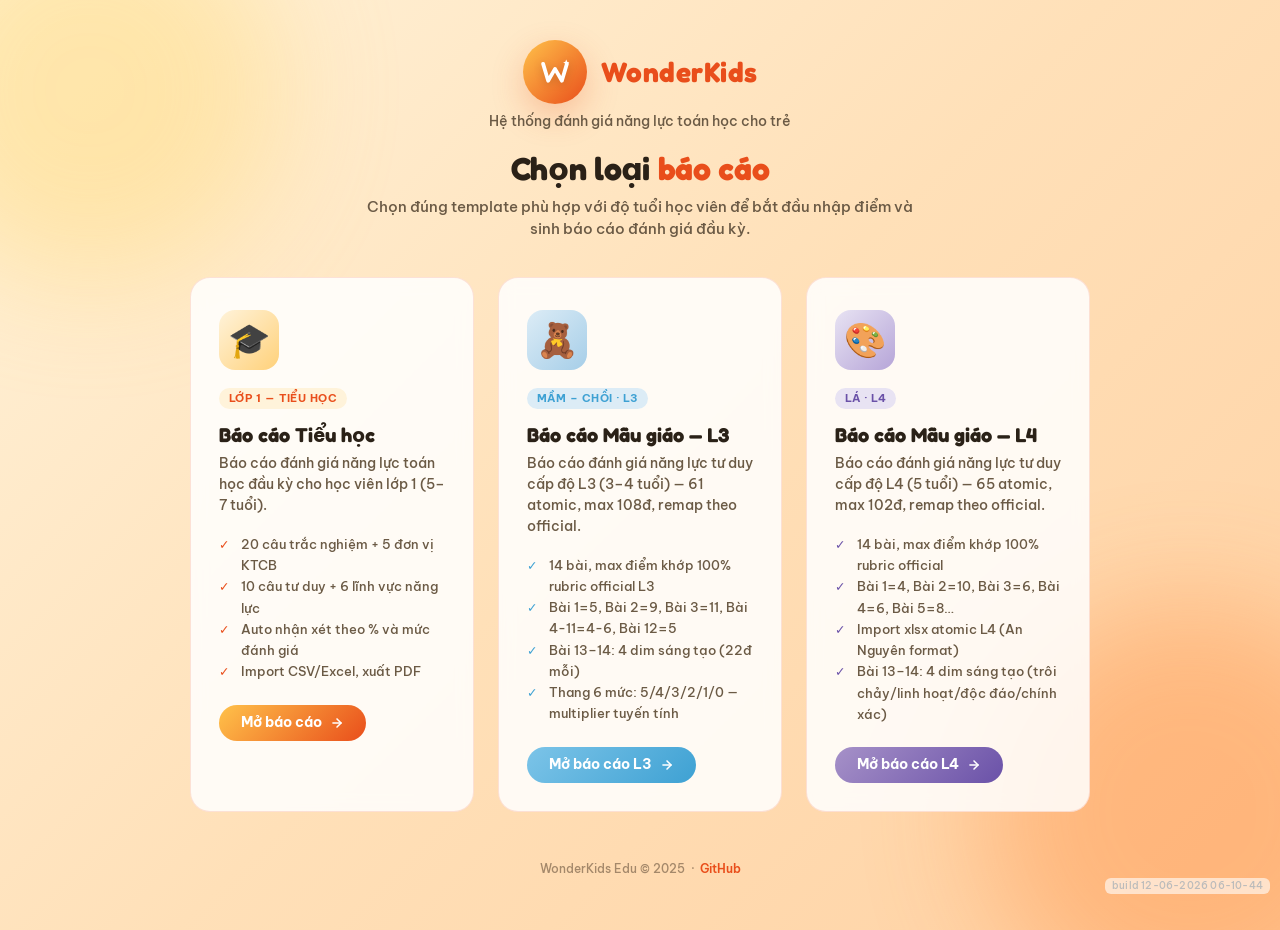
==== index.html @ a1fc6bc2 "feat: bo sung favicon + apple-touch-icon + theme-color cho moi trang Truoc: - index.html, tieu-hoc.h" ====
<!DOCTYPE html>
<html lang="vi">
<head>
<meta charset="UTF-8">
<meta name="viewport" content="width=device-width, initial-scale=1">
<meta http-equiv="Cache-Control" content="no-cache, no-store, must-revalidate, max-age=0">
<meta http-equiv="Pragma" content="no-cache">
<meta http-equiv="Expires" content="0">
<!-- AUTO CACHE-BUST: lần đầu mỗi session, force fetch HTML mới (chống edge cache) -->
<script>
(function autoCacheBust(){
  try{
    if(location.protocol !== 'http:' && location.protocol !== 'https:') return;
    if(/^(localhost|127\.0\.0\.1|0\.0\.0\.0|\[::1\])$/i.test(location.hostname)) return;
    var SK = 'wk-fresh-session-idx';
    if(sessionStorage.getItem(SK)) return;
    sessionStorage.setItem(SK, '1');
    var u = new URL(location.href);
    if(!u.searchParams.get('_v')){
      u.searchParams.set('_v', Date.now());
      location.replace(u.toString());
    }
  }catch(_){}
})();
</script>
<title>WonderKids — Chọn loại báo cáo</title>
<link rel="icon" type="image/svg+xml" href="data:image/svg+xml;utf8,<svg xmlns='http://www.w3.org/2000/svg' viewBox='0 0 64 64'><defs><linearGradient id='g' x1='0' y1='0' x2='0' y2='1'><stop offset='0' stop-color='%23ffc24a'/><stop offset='1' stop-color='%23e94e1b'/></linearGradient></defs><circle cx='32' cy='32' r='30' fill='url(%23g)'/><path d='M13 19 L21 46 L32 27 L43 46 L51 19' stroke='%23fff' stroke-width='6' fill='none' stroke-linecap='round' stroke-linejoin='round'/><path d='M50 12 L51.5 15.5 L55 17 L51.5 18.5 L50 22 L48.5 18.5 L45 17 L48.5 15.5 Z' fill='%23fff'/></svg>">
<link rel="apple-touch-icon" href="data:image/svg+xml;utf8,<svg xmlns='http://www.w3.org/2000/svg' viewBox='0 0 64 64'><defs><linearGradient id='g' x1='0' y1='0' x2='0' y2='1'><stop offset='0' stop-color='%23ffc24a'/><stop offset='1' stop-color='%23e94e1b'/></linearGradient></defs><rect width='64' height='64' rx='14' fill='url(%23g)'/><path d='M13 19 L21 46 L32 27 L43 46 L51 19' stroke='%23fff' stroke-width='6' fill='none' stroke-linecap='round' stroke-linejoin='round'/><path d='M50 12 L51.5 15.5 L55 17 L51.5 18.5 L50 22 L48.5 18.5 L45 17 L48.5 15.5 Z' fill='%23fff'/></svg>">
<meta name="theme-color" content="#e94e1b">
<meta name="description" content="WonderKids Edu — Chọn loại báo cáo đánh giá năng lực tư duy: Tiểu học, Mẫu giáo L3, Mẫu giáo L4.">
<link rel="preconnect" href="https://fonts.googleapis.com">
<link rel="preconnect" href="https://fonts.gstatic.com" crossorigin>
<link href="https://fonts.googleapis.com/css2?family=Be+Vietnam+Pro:wght@400;500;600;700;800;900&family=Fredoka:wght@500;600;700;800&display=swap" rel="stylesheet">
<style>
  :root{
    --c-primary:#f3811f;
    --c-primary-2:#e94e1b;
    --c-yellow:#f5b223;
    --c-cream:#fff8ec;
    --c-cream-2:#fff3e0;
    --c-ink:#2a2117;
    --c-ink-soft:#6b5a45;
    --c-muted:#a4886a;
    --font-body:'Be Vietnam Pro',system-ui,sans-serif;
    --font-display:'Fredoka','Be Vietnam Pro',system-ui,sans-serif;
  }
  *{box-sizing:border-box}
  html,body{margin:0;padding:0;font-family:var(--font-body);color:var(--c-ink);
    -webkit-font-smoothing:antialiased;text-rendering:optimizeLegibility}
  body{
    min-height:100vh;
    background:linear-gradient(135deg,#fff3da 0%,#ffe0b8 50%,#ffd1a3 100%);
    display:flex;flex-direction:column;align-items:center;justify-content:center;
    padding:40px 20px;position:relative;overflow-x:hidden;
  }
  body::before, body::after{
    content:'';position:fixed;border-radius:50%;
    filter:blur(60px);opacity:.4;z-index:0;pointer-events:none;
  }
  body::before{width:380px;height:380px;background:#ffd66b;top:-100px;left:-100px}
  body::after{width:420px;height:420px;background:#ff8b3d;bottom:-120px;right:-120px}
  .container{position:relative;z-index:1;width:100%;max-width:900px;text-align:center}
  .logo-wrap{display:inline-flex;align-items:center;gap:14px;margin-bottom:8px}
  .logo{
    width:64px;height:64px;border-radius:50%;
    background:linear-gradient(135deg,#ffc24a,#e94e1b);
    display:flex;align-items:center;justify-content:center;
    box-shadow:0 12px 32px rgba(233,78,27,.25);
  }
  .logo svg{filter:drop-shadow(0 2px 4px rgba(0,0,0,.15))}
  .brand{font:800 28px/1 var(--font-display);color:var(--c-primary-2);letter-spacing:.5px}
  .tagline{margin:0 0 8px;font:500 14px/1.4 var(--font-body);color:var(--c-ink-soft)}
  h1{margin:18px 0 8px;font:800 32px/1.2 var(--font-display);color:var(--c-ink);letter-spacing:-.3px}
  h1 span{color:var(--c-primary-2)}
  p.lead{margin:0 auto 36px;font:500 15px/1.5 var(--font-body);color:var(--c-ink-soft);max-width:560px}
  .cards{
    display:grid;grid-template-columns:repeat(auto-fit,minmax(280px,1fr));
    gap:24px;margin-top:20px;
  }
  .card{
    display:block;text-decoration:none;color:inherit;
    background:rgba(255,255,255,.85);backdrop-filter:blur(8px);
    border:1.5px solid rgba(233,78,27,.15);border-radius:20px;
    padding:32px 28px 28px;text-align:left;
    transition:transform .25s ease, box-shadow .25s ease, border-color .25s ease, background .25s ease;
    position:relative;overflow:hidden;
  }
  .card:hover{
    transform:translateY(-6px);
    box-shadow:0 18px 40px rgba(233,78,27,.16);
    border-color:rgba(233,78,27,.45);
    background:#fff;
  }
  .card .icon{
    width:60px;height:60px;border-radius:16px;
    display:flex;align-items:center;justify-content:center;
    margin-bottom:16px;font-size:34px;line-height:1;
  }
  .card.tieu-hoc .icon{background:linear-gradient(135deg,#fff3da,#ffd17a)}
  .card.mau-giao .icon{background:linear-gradient(135deg,#dcecf6,#a6cee8)}
  .card.mau-giao-l4 .icon{background:linear-gradient(135deg,#e8e3f3,#b6a5d8)}
  .card h2{margin:0 0 6px;font:800 20px/1.2 var(--font-display);color:var(--c-ink)}
  .card .age{
    display:inline-block;font:700 11px/1 var(--font-body);
    color:var(--c-primary-2);background:#fff3da;
    padding:5px 10px;border-radius:99px;letter-spacing:.04em;
    text-transform:uppercase;margin-bottom:14px;
  }
  .card.mau-giao .age{color:#3ea1d3;background:#dcecf6}
  .card.mau-giao-l4 .age{color:#6a51a8;background:#e8e3f3}
  .card p{margin:0 0 18px;font:500 13.5px/1.55 var(--font-body);color:var(--c-ink-soft)}
  .card ul{margin:0 0 22px;padding:0;list-style:none;font:500 12.5px/1.7 var(--font-body);color:var(--c-ink-soft)}
  .card ul li{padding-left:22px;position:relative}
  .card ul li::before{content:'✓';position:absolute;left:0;top:0;color:var(--c-primary-2);font-weight:800}
  .card.mau-giao ul li::before{color:#3ea1d3}
  .card.mau-giao-l4 ul li::before{color:#6a51a8}
  .card .btn{
    display:inline-flex;align-items:center;gap:8px;
    background:linear-gradient(135deg,#ffc24a,#e94e1b);color:#fff;
    padding:11px 22px;border-radius:99px;
    font:700 13.5px/1 var(--font-body);
    transition:transform .15s ease, box-shadow .15s ease;
  }
  .card.mau-giao .btn{background:linear-gradient(135deg,#7cc4e8,#3ea1d3)}
  .card.mau-giao-l4 .btn{background:linear-gradient(135deg,#a691c8,#6a51a8)}
  .card:hover .btn{transform:translateX(3px);box-shadow:0 6px 14px rgba(233,78,27,.25)}
  .card.mau-giao:hover .btn{box-shadow:0 6px 14px rgba(62,161,211,.3)}
  .card.mau-giao-l4:hover .btn{box-shadow:0 6px 14px rgba(106,81,168,.3)}
  .footer-note{margin-top:48px;font:500 12px/1.5 var(--font-body);color:var(--c-muted);text-align:center}
  .footer-note a{color:var(--c-primary-2);text-decoration:none;font-weight:600}
  .footer-note a:hover{text-decoration:underline}
  #build-info{
    position:fixed;bottom:6px;right:10px;z-index:50;
    font:500 10px/1 var(--font-body);color:#bbb;
    background:rgba(255,255,255,.6);padding:3px 7px;border-radius:6px;
    pointer-events:none;user-select:text;letter-spacing:.02em;
  }
  @media (max-width:600px){
    h1{font-size:24px}
    .brand{font-size:22px}
    .logo{width:52px;height:52px}
    .card{padding:24px 22px 22px}
  }
</style>
</head>
<body>
  <div class="container">
    <div class="logo-wrap">
      <div class="logo">
        <svg width="40" height="40" viewBox="0 0 64 64" fill="none">
          <path d="M13 19 L21 46 L32 27 L43 46 L51 19" stroke="#fff" stroke-width="6" fill="none" stroke-linecap="round" stroke-linejoin="round"/>
          <path d="M50 12 L51.5 15.5 L55 17 L51.5 18.5 L50 22 L48.5 18.5 L45 17 L48.5 15.5 Z" fill="#fff"/>
        </svg>
      </div>
      <div class="brand">WonderKids</div>
    </div>
    <p class="tagline">Hệ thống đánh giá năng lực toán học cho trẻ</p>
    <h1>Chọn loại <span>báo cáo</span></h1>
    <p class="lead">Chọn đúng template phù hợp với độ tuổi học viên để bắt đầu nhập điểm và sinh báo cáo đánh giá đầu kỳ.</p>

    <div class="cards">
      <a href="tieu-hoc.html" class="card tieu-hoc">
        <div class="icon">🎓</div>
        <span class="age">Lớp 1 — Tiểu học</span>
        <h2>Báo cáo Tiểu học</h2>
        <p>Báo cáo đánh giá năng lực toán học đầu kỳ cho học viên lớp 1 (5–7 tuổi).</p>
        <ul>
          <li>20 câu trắc nghiệm + 5 đơn vị KTCB</li>
          <li>10 câu tư duy + 6 lĩnh vực năng lực</li>
          <li>Auto nhận xét theo % và mức đánh giá</li>
          <li>Import CSV/Excel, xuất PDF</li>
        </ul>
        <span class="btn">Mở báo cáo
          <svg width="14" height="14" viewBox="0 0 24 24" fill="none" stroke="currentColor" stroke-width="2.6" stroke-linecap="round" stroke-linejoin="round"><line x1="5" y1="12" x2="19" y2="12"/><polyline points="12 5 19 12 12 19"/></svg>
        </span>
      </a>

      <a href="mau-giao.html" class="card mau-giao">
        <div class="icon">🧸</div>
        <span class="age">Mầm – Chồi · L3</span>
        <h2>Báo cáo Mẫu giáo — L3</h2>
        <p>Báo cáo đánh giá năng lực tư duy cấp độ L3 (3–4 tuổi) — 61 atomic, max 108đ, remap theo official.</p>
        <ul>
          <li>14 bài, max điểm khớp 100% rubric official L3</li>
          <li>Bài 1=5, Bài 2=9, Bài 3=11, Bài 4-11=4-6, Bài 12=5</li>
          <li>Bài 13–14: 4 dim sáng tạo (22đ mỗi)</li>
          <li>Thang 6 mức: 5/4/3/2/1/0 — multiplier tuyến tính</li>
        </ul>
        <span class="btn">Mở báo cáo L3
          <svg width="14" height="14" viewBox="0 0 24 24" fill="none" stroke="currentColor" stroke-width="2.6" stroke-linecap="round" stroke-linejoin="round"><line x1="5" y1="12" x2="19" y2="12"/><polyline points="12 5 19 12 12 19"/></svg>
        </span>
      </a>

      <a href="mau-giao-l4.html" class="card mau-giao-l4">
        <div class="icon">🎨</div>
        <span class="age">Lá · L4</span>
        <h2>Báo cáo Mẫu giáo — L4</h2>
        <p>Báo cáo đánh giá năng lực tư duy cấp độ L4 (5 tuổi) — 65 atomic, max 102đ, remap theo official.</p>
        <ul>
          <li>14 bài, max điểm khớp 100% rubric official</li>
          <li>Bài 1=4, Bài 2=10, Bài 3=6, Bài 4=6, Bài 5=8…</li>
          <li>Import xlsx atomic L4 (An Nguyên format)</li>
          <li>Bài 13–14: 4 dim sáng tạo (trôi chảy/linh hoạt/độc đáo/chính xác)</li>
        </ul>
        <span class="btn">Mở báo cáo L4
          <svg width="14" height="14" viewBox="0 0 24 24" fill="none" stroke="currentColor" stroke-width="2.6" stroke-linecap="round" stroke-linejoin="round"><line x1="5" y1="12" x2="19" y2="12"/><polyline points="12 5 19 12 12 19"/></svg>
        </span>
      </a>
    </div>

    <p class="footer-note">
      WonderKids Edu &copy; 2025 &nbsp;·&nbsp;
      <a href="https://github.com/HoangDuong-DH/wonderkids-baocao" target="_blank" rel="noopener">GitHub</a>
    </p>
  </div>
  <div id="build-info" title="Build version — dùng để so sánh giữa các máy"></div>
  <script>
    document.getElementById('build-info').textContent = 'build ' + (document.lastModified || 'unknown').replace(/[:/]/g,'-');
  </script>
</body>
</html>
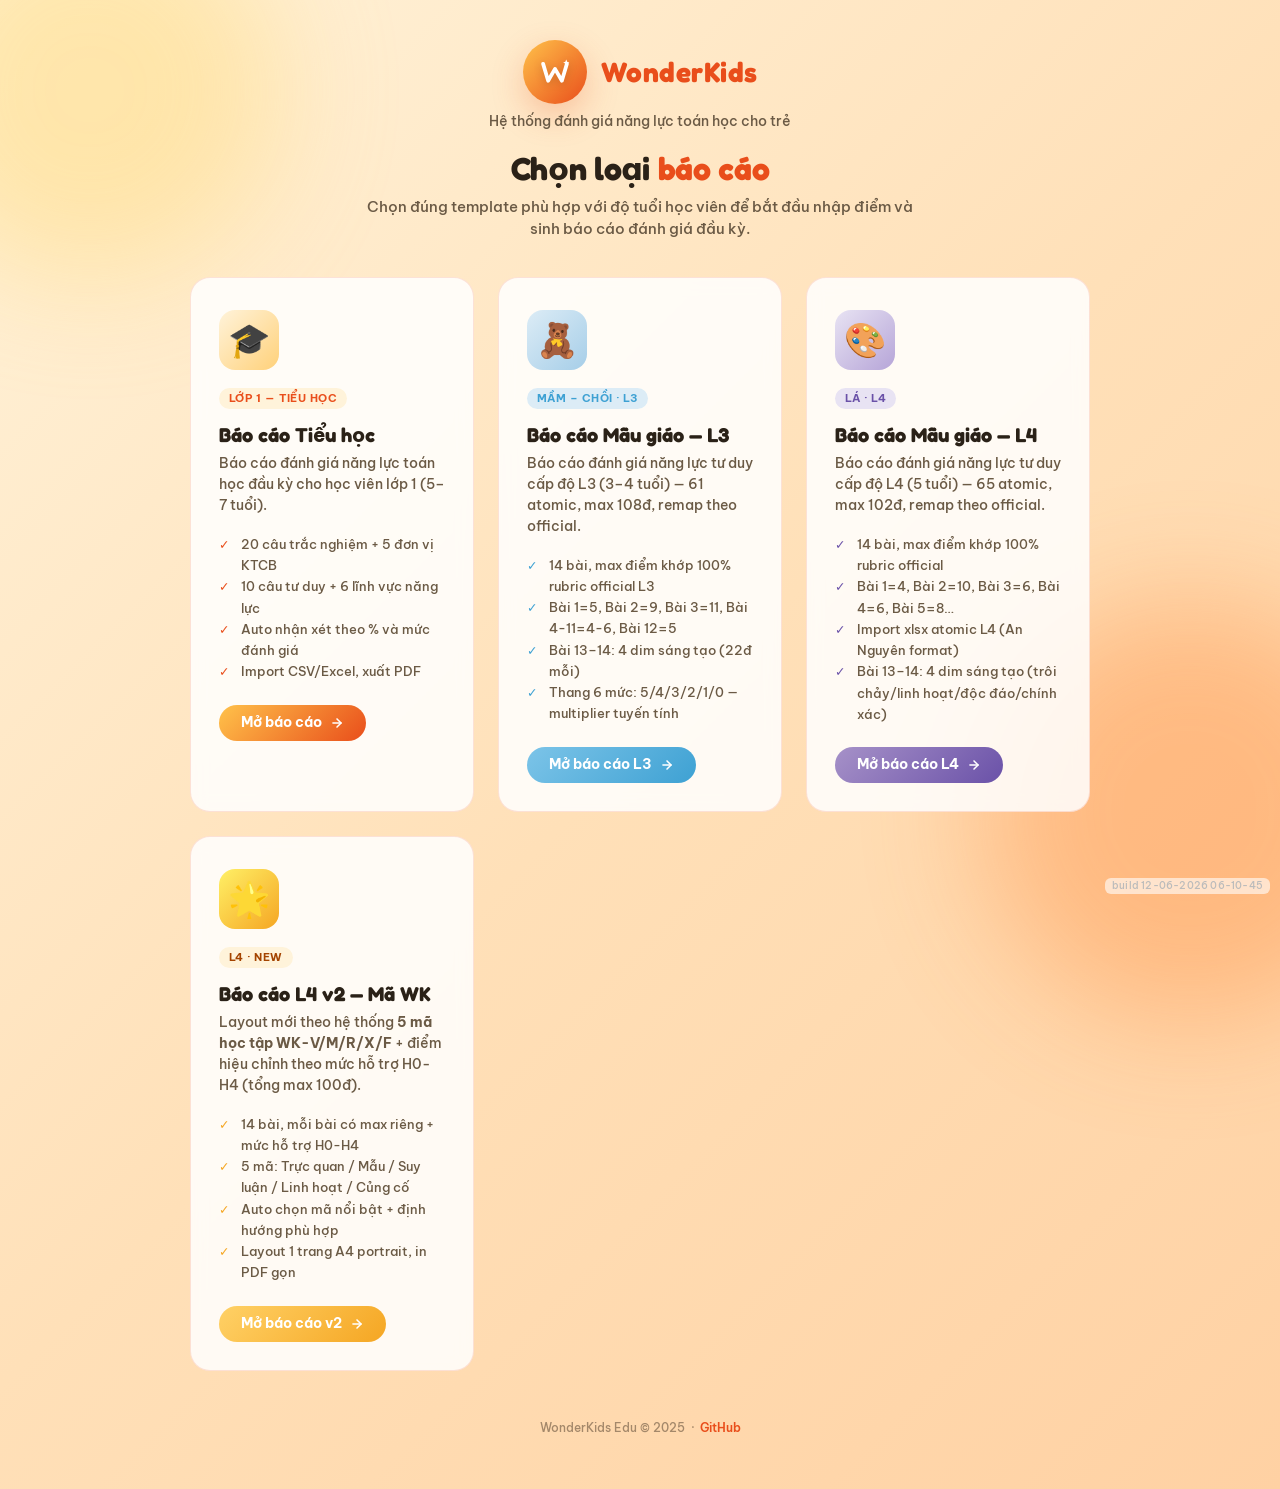
==== commit de5a124e: "feat: mau-giao-l4-v2.html — new layout theo he thong 5 ma WK + diem hieu chinh H Build from scratch " ====
--- a/index.html
+++ b/index.html
@@ -99,6 +99,7 @@
   .card.tieu-hoc .icon{background:linear-gradient(135deg,#fff3da,#ffd17a)}
   .card.mau-giao .icon{background:linear-gradient(135deg,#dcecf6,#a6cee8)}
   .card.mau-giao-l4 .icon{background:linear-gradient(135deg,#e8e3f3,#b6a5d8)}
+  .card.mau-giao-l4-v2 .icon{background:linear-gradient(135deg,#fff066,#f5a623)}
   .card h2{margin:0 0 6px;font:800 20px/1.2 var(--font-display);color:var(--c-ink)}
   .card .age{
     display:inline-block;font:700 11px/1 var(--font-body);
@@ -108,12 +109,14 @@
   }
   .card.mau-giao .age{color:#3ea1d3;background:#dcecf6}
   .card.mau-giao-l4 .age{color:#6a51a8;background:#e8e3f3}
+  .card.mau-giao-l4-v2 .age{color:#a44400;background:#fff3da}
   .card p{margin:0 0 18px;font:500 13.5px/1.55 var(--font-body);color:var(--c-ink-soft)}
   .card ul{margin:0 0 22px;padding:0;list-style:none;font:500 12.5px/1.7 var(--font-body);color:var(--c-ink-soft)}
   .card ul li{padding-left:22px;position:relative}
   .card ul li::before{content:'✓';position:absolute;left:0;top:0;color:var(--c-primary-2);font-weight:800}
   .card.mau-giao ul li::before{color:#3ea1d3}
   .card.mau-giao-l4 ul li::before{color:#6a51a8}
+  .card.mau-giao-l4-v2 ul li::before{color:#f5a623}
   .card .btn{
     display:inline-flex;align-items:center;gap:8px;
     background:linear-gradient(135deg,#ffc24a,#e94e1b);color:#fff;
@@ -123,6 +126,7 @@
   }
   .card.mau-giao .btn{background:linear-gradient(135deg,#7cc4e8,#3ea1d3)}
   .card.mau-giao-l4 .btn{background:linear-gradient(135deg,#a691c8,#6a51a8)}
+  .card.mau-giao-l4-v2 .btn{background:linear-gradient(135deg,#ffd166,#f5a623)}
   .card:hover .btn{transform:translateX(3px);box-shadow:0 6px 14px rgba(233,78,27,.25)}
   .card.mau-giao:hover .btn{box-shadow:0 6px 14px rgba(62,161,211,.3)}
   .card.mau-giao-l4:hover .btn{box-shadow:0 6px 14px rgba(106,81,168,.3)}
@@ -206,6 +210,22 @@
           <svg width="14" height="14" viewBox="0 0 24 24" fill="none" stroke="currentColor" stroke-width="2.6" stroke-linecap="round" stroke-linejoin="round"><line x1="5" y1="12" x2="19" y2="12"/><polyline points="12 5 19 12 12 19"/></svg>
         </span>
       </a>
+
+      <a href="mau-giao-l4-v2.html" class="card mau-giao-l4-v2">
+        <div class="icon">🌟</div>
+        <span class="age">L4 · NEW</span>
+        <h2>Báo cáo L4 v2 — Mã WK</h2>
+        <p>Layout mới theo hệ thống <b>5 mã học tập WK-V/M/R/X/F</b> + điểm hiệu chỉnh theo mức hỗ trợ H0-H4 (tổng max 100đ).</p>
+        <ul>
+          <li>14 bài, mỗi bài có max riêng + mức hỗ trợ H0-H4</li>
+          <li>5 mã: Trực quan / Mẫu / Suy luận / Linh hoạt / Củng cố</li>
+          <li>Auto chọn mã nổi bật + định hướng phù hợp</li>
+          <li>Layout 1 trang A4 portrait, in PDF gọn</li>
+        </ul>
+        <span class="btn">Mở báo cáo v2
+          <svg width="14" height="14" viewBox="0 0 24 24" fill="none" stroke="currentColor" stroke-width="2.6" stroke-linecap="round" stroke-linejoin="round"><line x1="5" y1="12" x2="19" y2="12"/><polyline points="12 5 19 12 12 19"/></svg>
+        </span>
+      </a>
     </div>
 
     <p class="footer-note">
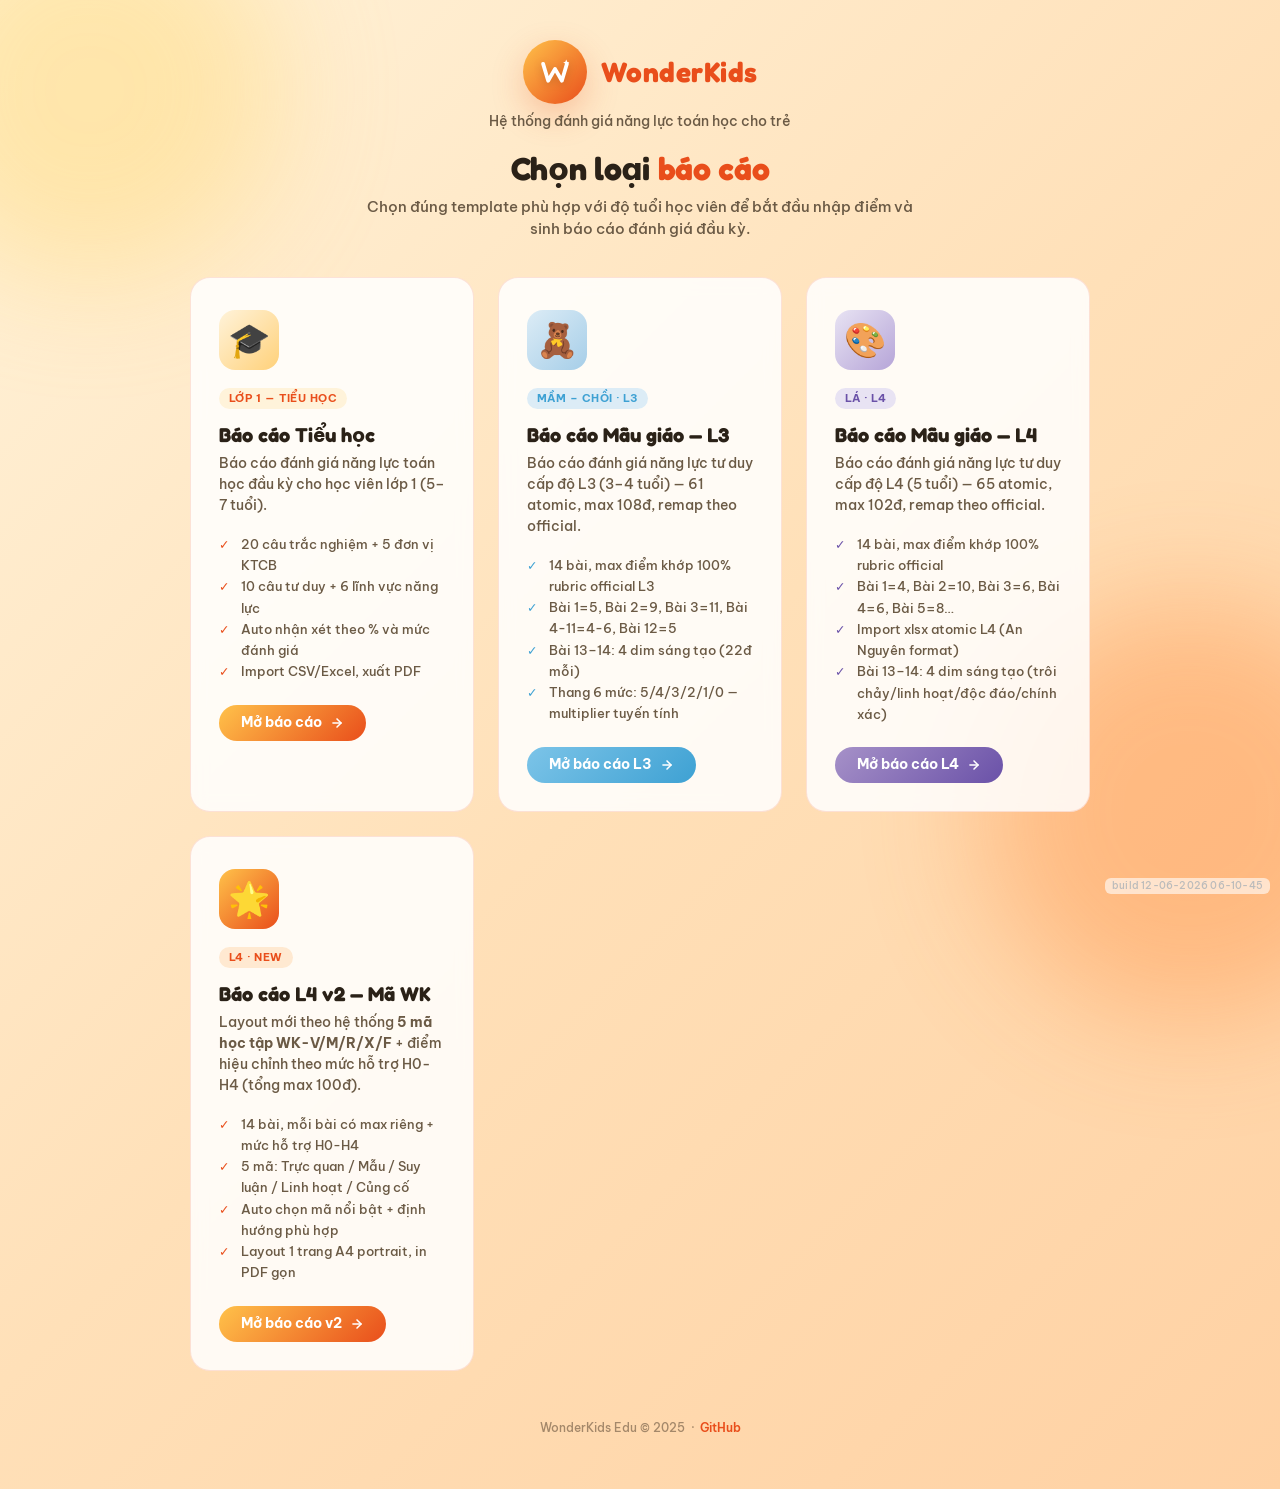
==== commit e76b45ba: "style: l4-v2 dong bo tone mood warm orange-cream tu tieu-hoc.html User feedback: 'sxep lai layout, e" ====
--- a/index.html
+++ b/index.html
@@ -99,7 +99,7 @@
   .card.tieu-hoc .icon{background:linear-gradient(135deg,#fff3da,#ffd17a)}
   .card.mau-giao .icon{background:linear-gradient(135deg,#dcecf6,#a6cee8)}
   .card.mau-giao-l4 .icon{background:linear-gradient(135deg,#e8e3f3,#b6a5d8)}
-  .card.mau-giao-l4-v2 .icon{background:linear-gradient(135deg,#fff066,#f5a623)}
+  .card.mau-giao-l4-v2 .icon{background:linear-gradient(135deg,#ffc24a,#e94e1b)}
   .card h2{margin:0 0 6px;font:800 20px/1.2 var(--font-display);color:var(--c-ink)}
   .card .age{
     display:inline-block;font:700 11px/1 var(--font-body);
@@ -109,14 +109,14 @@
   }
   .card.mau-giao .age{color:#3ea1d3;background:#dcecf6}
   .card.mau-giao-l4 .age{color:#6a51a8;background:#e8e3f3}
-  .card.mau-giao-l4-v2 .age{color:#a44400;background:#fff3da}
+  .card.mau-giao-l4-v2 .age{color:#e94e1b;background:#ffe9d1}
   .card p{margin:0 0 18px;font:500 13.5px/1.55 var(--font-body);color:var(--c-ink-soft)}
   .card ul{margin:0 0 22px;padding:0;list-style:none;font:500 12.5px/1.7 var(--font-body);color:var(--c-ink-soft)}
   .card ul li{padding-left:22px;position:relative}
   .card ul li::before{content:'✓';position:absolute;left:0;top:0;color:var(--c-primary-2);font-weight:800}
   .card.mau-giao ul li::before{color:#3ea1d3}
   .card.mau-giao-l4 ul li::before{color:#6a51a8}
-  .card.mau-giao-l4-v2 ul li::before{color:#f5a623}
+  .card.mau-giao-l4-v2 ul li::before{color:#e94e1b}
   .card .btn{
     display:inline-flex;align-items:center;gap:8px;
     background:linear-gradient(135deg,#ffc24a,#e94e1b);color:#fff;
@@ -126,7 +126,7 @@
   }
   .card.mau-giao .btn{background:linear-gradient(135deg,#7cc4e8,#3ea1d3)}
   .card.mau-giao-l4 .btn{background:linear-gradient(135deg,#a691c8,#6a51a8)}
-  .card.mau-giao-l4-v2 .btn{background:linear-gradient(135deg,#ffd166,#f5a623)}
+  .card.mau-giao-l4-v2 .btn{background:linear-gradient(135deg,#ffc24a,#e94e1b)}
   .card:hover .btn{transform:translateX(3px);box-shadow:0 6px 14px rgba(233,78,27,.25)}
   .card.mau-giao:hover .btn{box-shadow:0 6px 14px rgba(62,161,211,.3)}
   .card.mau-giao-l4:hover .btn{box-shadow:0 6px 14px rgba(106,81,168,.3)}
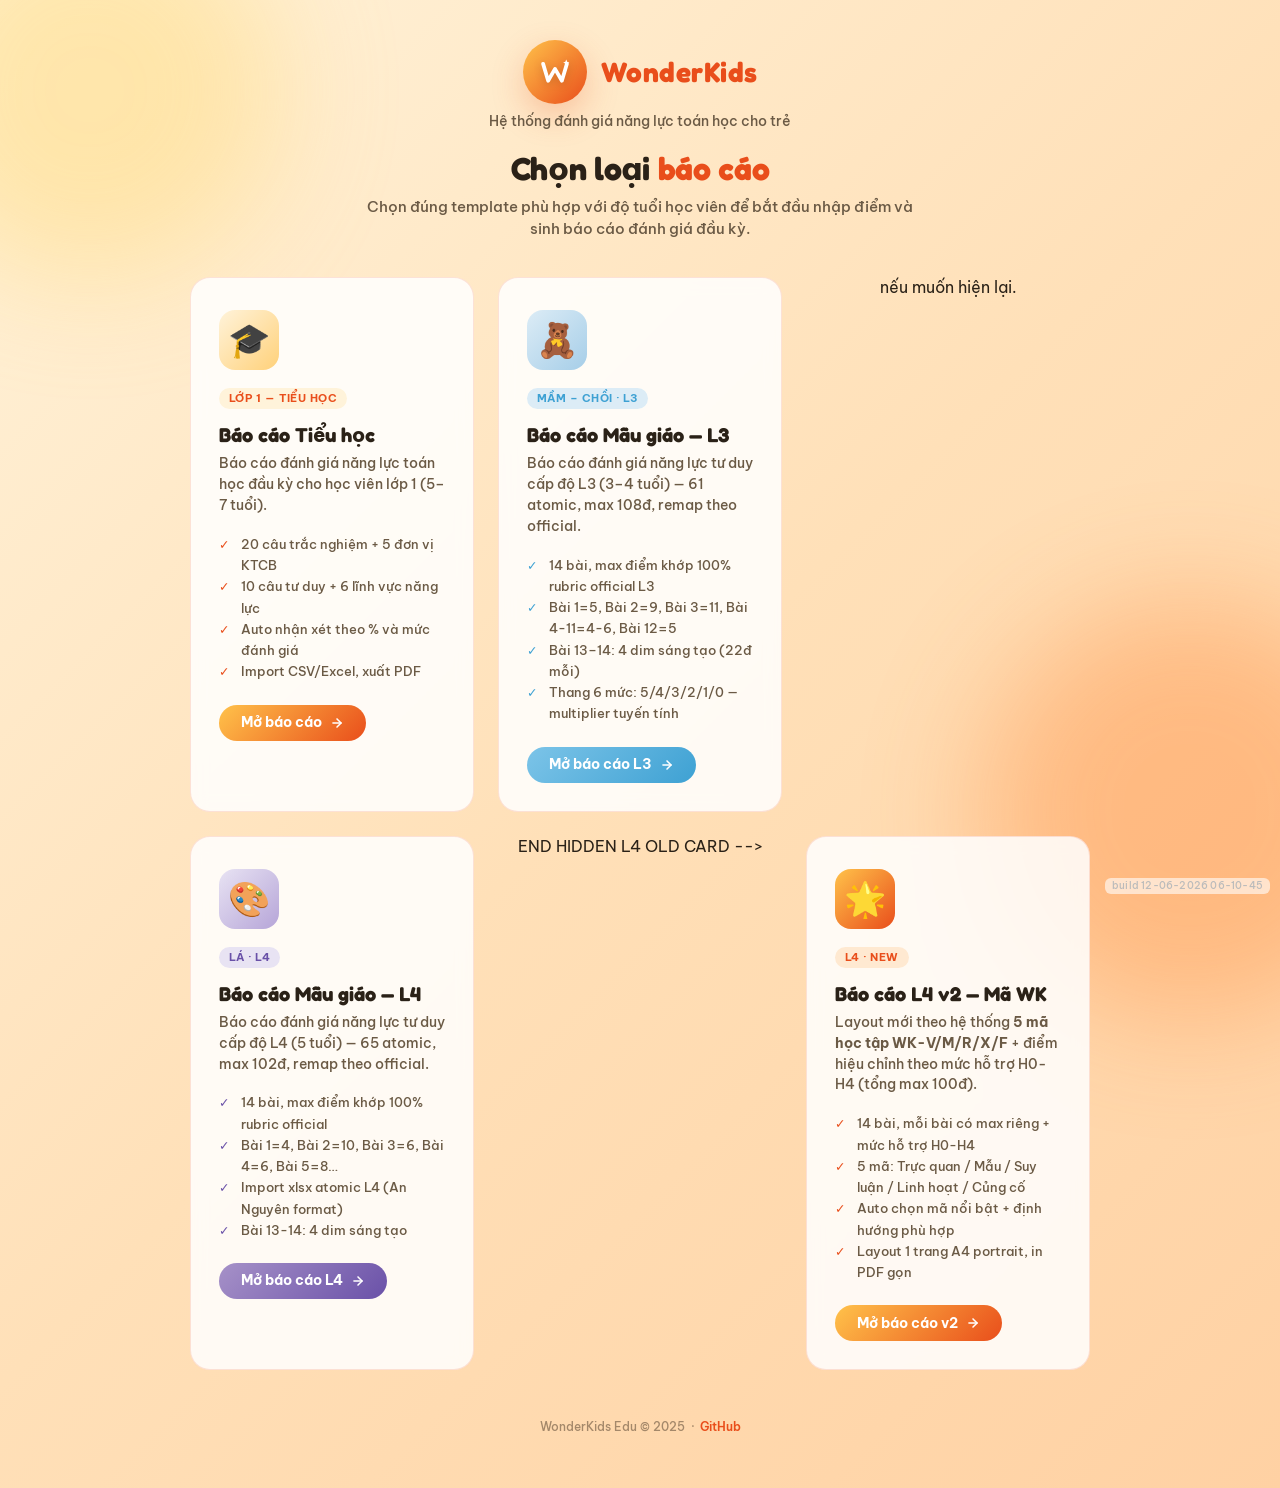
==== commit d5c93643: "ui: tam an card 'Bao cao Mau giao - L4' cu (65 atomic) khoi index User: 'tam an cho toi'.  Comment o" ====
--- a/index.html
+++ b/index.html
@@ -195,6 +195,8 @@
         </span>
       </a>
 
+      <!-- TẠM ẨN card L4 cũ (atomic 65 system) — đã có L4 v2 thay thế.
+           Bỏ comment <!-- và --> nếu muốn hiện lại.
       <a href="mau-giao-l4.html" class="card mau-giao-l4">
         <div class="icon">🎨</div>
         <span class="age">Lá · L4</span>
@@ -204,12 +206,13 @@
           <li>14 bài, max điểm khớp 100% rubric official</li>
           <li>Bài 1=4, Bài 2=10, Bài 3=6, Bài 4=6, Bài 5=8…</li>
           <li>Import xlsx atomic L4 (An Nguyên format)</li>
-          <li>Bài 13–14: 4 dim sáng tạo (trôi chảy/linh hoạt/độc đáo/chính xác)</li>
+          <li>Bài 13-14: 4 dim sáng tạo</li>
         </ul>
         <span class="btn">Mở báo cáo L4
           <svg width="14" height="14" viewBox="0 0 24 24" fill="none" stroke="currentColor" stroke-width="2.6" stroke-linecap="round" stroke-linejoin="round"><line x1="5" y1="12" x2="19" y2="12"/><polyline points="12 5 19 12 12 19"/></svg>
         </span>
       </a>
+      END HIDDEN L4 OLD CARD -->
 
       <a href="mau-giao-l4-v2.html" class="card mau-giao-l4-v2">
         <div class="icon">🌟</div>
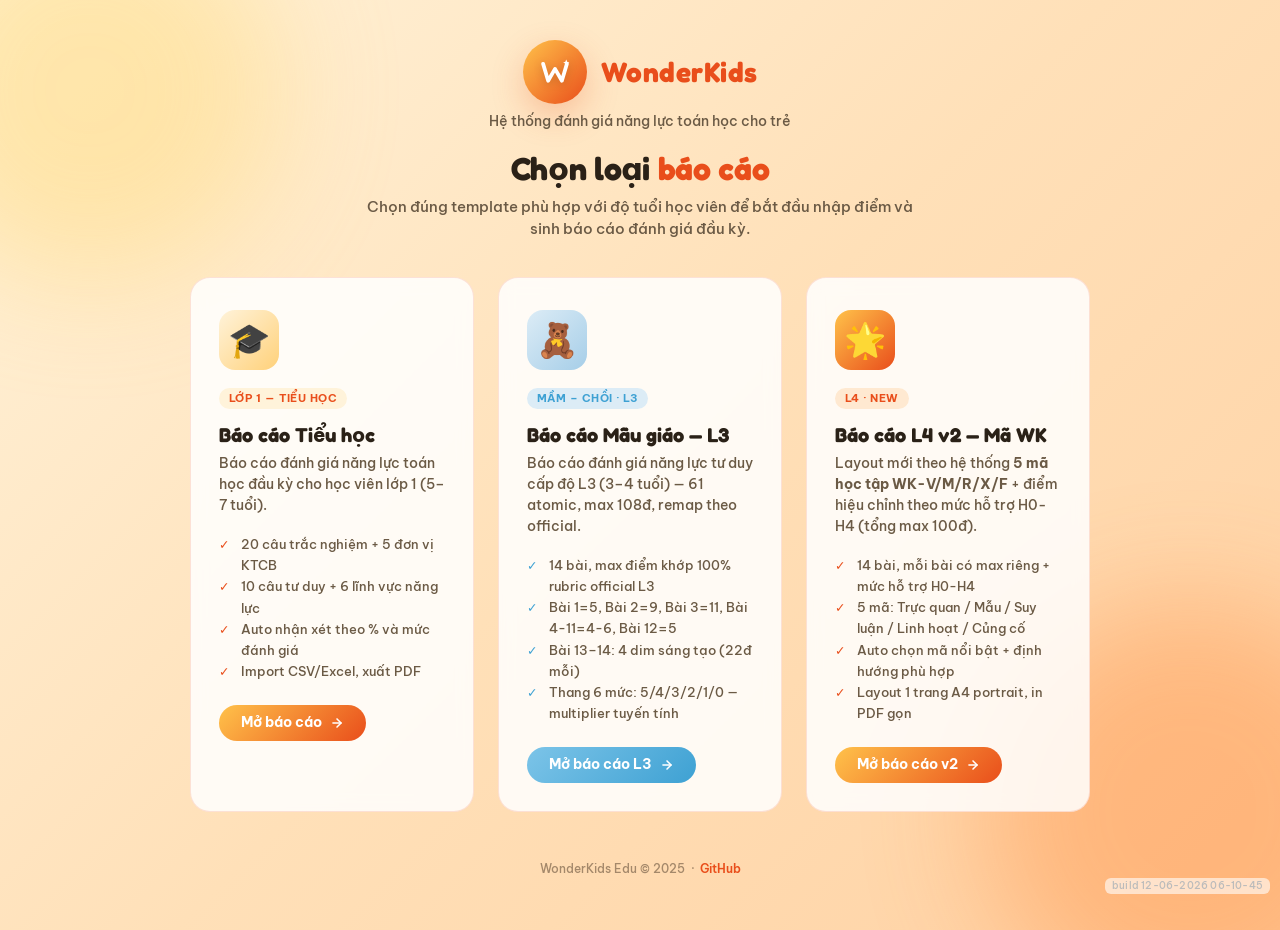
==== commit 7abc18ad: "fix: HTML nested comment bug — card L4 cu va text 'END HIDDEN' lo ra ngoai Bug: HTML khong support n" ====
--- a/index.html
+++ b/index.html
@@ -195,8 +195,7 @@
         </span>
       </a>
 
-      <!-- TẠM ẨN card L4 cũ (atomic 65 system) — đã có L4 v2 thay thế.
-           Bỏ comment <!-- và --> nếu muốn hiện lại.
+      <!-- TẠM ẨN card L4 cũ (atomic 65) — xóa thẻ comment để hiện lại
       <a href="mau-giao-l4.html" class="card mau-giao-l4">
         <div class="icon">🎨</div>
         <span class="age">Lá · L4</span>
@@ -212,7 +211,7 @@
           <svg width="14" height="14" viewBox="0 0 24 24" fill="none" stroke="currentColor" stroke-width="2.6" stroke-linecap="round" stroke-linejoin="round"><line x1="5" y1="12" x2="19" y2="12"/><polyline points="12 5 19 12 12 19"/></svg>
         </span>
       </a>
-      END HIDDEN L4 OLD CARD -->
+      -->
 
       <a href="mau-giao-l4-v2.html" class="card mau-giao-l4-v2">
         <div class="icon">🌟</div>
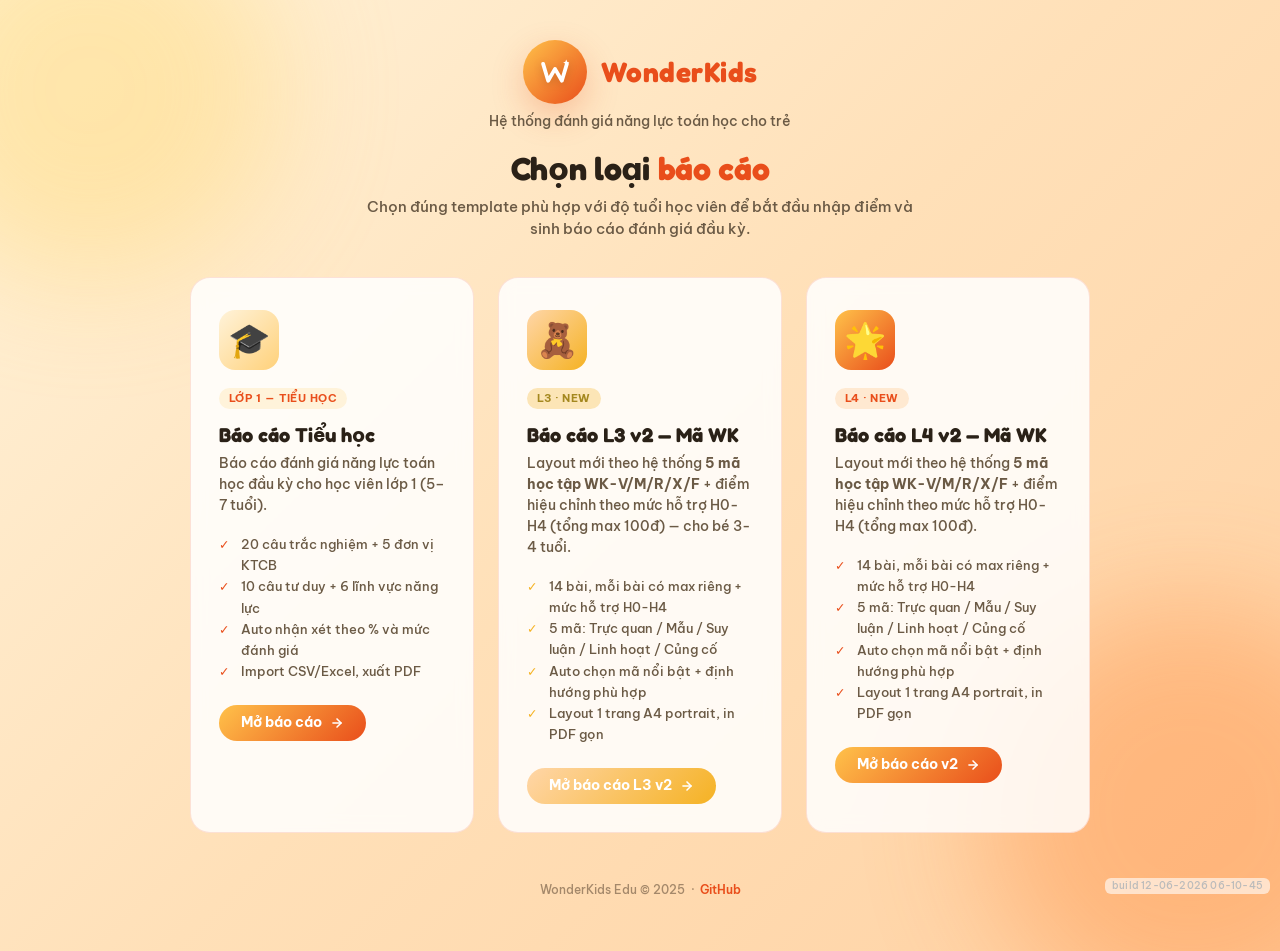
==== commit e12dda1d: "feat: them mau-giao-l3-v2.html — clone L4 v2 voi brand L3 (4 tuoi) User: 'lam them mot phien ban L3," ====
--- a/index.html
+++ b/index.html
@@ -100,6 +100,7 @@
   .card.mau-giao .icon{background:linear-gradient(135deg,#dcecf6,#a6cee8)}
   .card.mau-giao-l4 .icon{background:linear-gradient(135deg,#e8e3f3,#b6a5d8)}
   .card.mau-giao-l4-v2 .icon{background:linear-gradient(135deg,#ffc24a,#e94e1b)}
+  .card.mau-giao-l3-v2 .icon{background:linear-gradient(135deg,#ffd6a8,#f5b223)}
   .card h2{margin:0 0 6px;font:800 20px/1.2 var(--font-display);color:var(--c-ink)}
   .card .age{
     display:inline-block;font:700 11px/1 var(--font-body);
@@ -110,6 +111,7 @@
   .card.mau-giao .age{color:#3ea1d3;background:#dcecf6}
   .card.mau-giao-l4 .age{color:#6a51a8;background:#e8e3f3}
   .card.mau-giao-l4-v2 .age{color:#e94e1b;background:#ffe9d1}
+  .card.mau-giao-l3-v2 .age{color:#a4881f;background:#fce5b6}
   .card p{margin:0 0 18px;font:500 13.5px/1.55 var(--font-body);color:var(--c-ink-soft)}
   .card ul{margin:0 0 22px;padding:0;list-style:none;font:500 12.5px/1.7 var(--font-body);color:var(--c-ink-soft)}
   .card ul li{padding-left:22px;position:relative}
@@ -117,6 +119,7 @@
   .card.mau-giao ul li::before{color:#3ea1d3}
   .card.mau-giao-l4 ul li::before{color:#6a51a8}
   .card.mau-giao-l4-v2 ul li::before{color:#e94e1b}
+  .card.mau-giao-l3-v2 ul li::before{color:#f5b223}
   .card .btn{
     display:inline-flex;align-items:center;gap:8px;
     background:linear-gradient(135deg,#ffc24a,#e94e1b);color:#fff;
@@ -127,6 +130,7 @@
   .card.mau-giao .btn{background:linear-gradient(135deg,#7cc4e8,#3ea1d3)}
   .card.mau-giao-l4 .btn{background:linear-gradient(135deg,#a691c8,#6a51a8)}
   .card.mau-giao-l4-v2 .btn{background:linear-gradient(135deg,#ffc24a,#e94e1b)}
+  .card.mau-giao-l3-v2 .btn{background:linear-gradient(135deg,#ffd6a8,#f5b223)}
   .card:hover .btn{transform:translateX(3px);box-shadow:0 6px 14px rgba(233,78,27,.25)}
   .card.mau-giao:hover .btn{box-shadow:0 6px 14px rgba(62,161,211,.3)}
   .card.mau-giao-l4:hover .btn{box-shadow:0 6px 14px rgba(106,81,168,.3)}
@@ -179,6 +183,7 @@
         </span>
       </a>
 
+      <!-- TẠM ẨN card L3 cũ (atomic 61) — đã có L3 v2 thay thế
       <a href="mau-giao.html" class="card mau-giao">
         <div class="icon">🧸</div>
         <span class="age">Mầm – Chồi · L3</span>
@@ -191,6 +196,23 @@
           <li>Thang 6 mức: 5/4/3/2/1/0 — multiplier tuyến tính</li>
         </ul>
         <span class="btn">Mở báo cáo L3
+          <svg width="14" height="14" viewBox="0 0 24 24" fill="none" stroke="currentColor" stroke-width="2.6" stroke-linecap="round" stroke-linejoin="round"><line x1="5" y1="12" x2="19" y2="12"/><polyline points="12 5 19 12 12 19"/></svg>
+        </span>
+      </a>
+      -->
+
+      <a href="mau-giao-l3-v2.html" class="card mau-giao-l3-v2">
+        <div class="icon">🧸</div>
+        <span class="age">L3 · NEW</span>
+        <h2>Báo cáo L3 v2 — Mã WK</h2>
+        <p>Layout mới theo hệ thống <b>5 mã học tập WK-V/M/R/X/F</b> + điểm hiệu chỉnh theo mức hỗ trợ H0-H4 (tổng max 100đ) — cho bé 3-4 tuổi.</p>
+        <ul>
+          <li>14 bài, mỗi bài có max riêng + mức hỗ trợ H0-H4</li>
+          <li>5 mã: Trực quan / Mẫu / Suy luận / Linh hoạt / Củng cố</li>
+          <li>Auto chọn mã nổi bật + định hướng phù hợp</li>
+          <li>Layout 1 trang A4 portrait, in PDF gọn</li>
+        </ul>
+        <span class="btn">Mở báo cáo L3 v2
           <svg width="14" height="14" viewBox="0 0 24 24" fill="none" stroke="currentColor" stroke-width="2.6" stroke-linecap="round" stroke-linejoin="round"><line x1="5" y1="12" x2="19" y2="12"/><polyline points="12 5 19 12 12 19"/></svg>
         </span>
       </a>
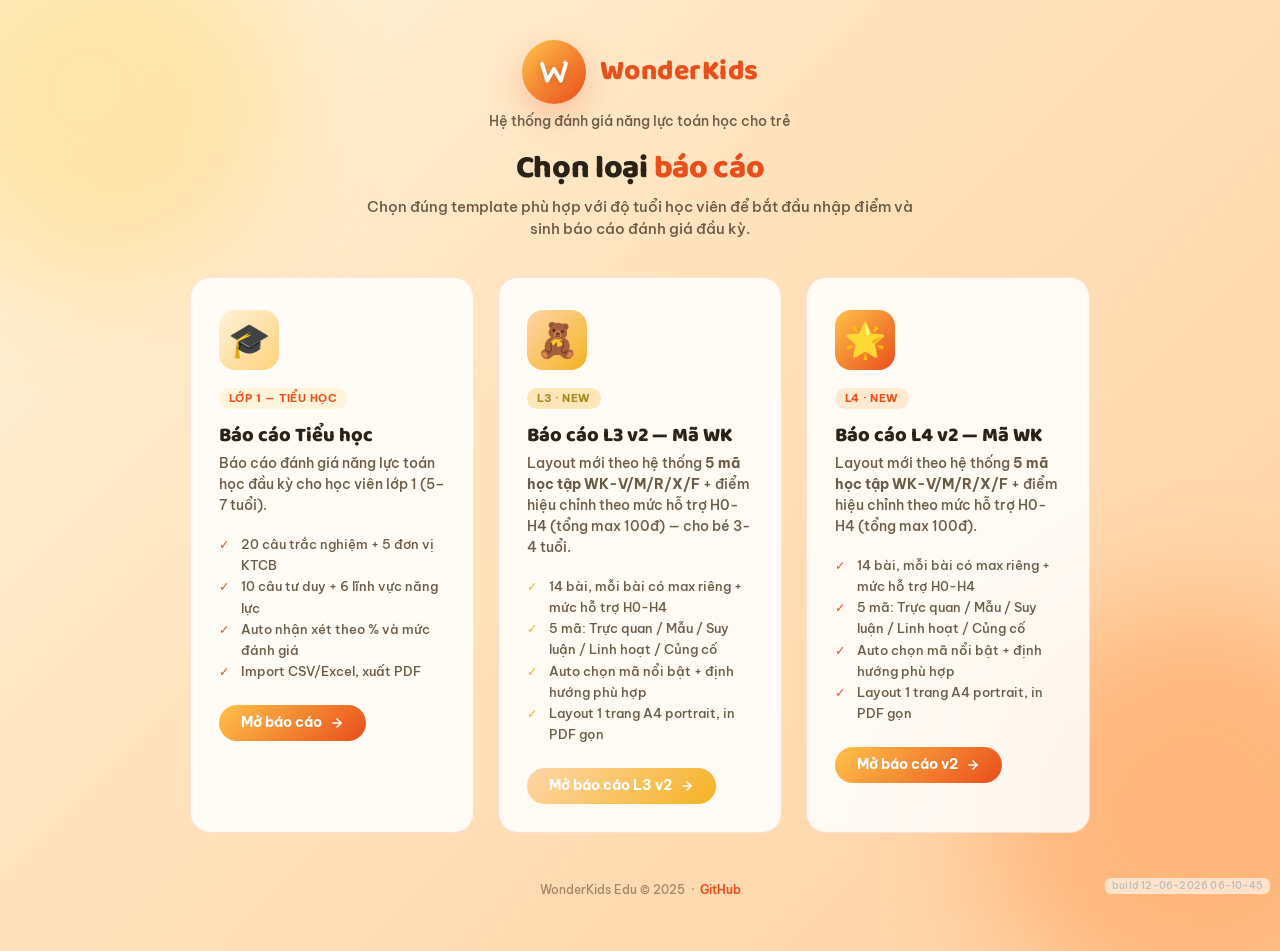
==== commit 8cb2fcef: "fix(font): thay Fredoka -> Baloo 2 de hien thi tieng Viet day du Loi truoc day: Fredoka thieu glyph " ====
--- a/index.html
+++ b/index.html
@@ -30,7 +30,7 @@
 <meta name="description" content="WonderKids Edu — Chọn loại báo cáo đánh giá năng lực tư duy: Tiểu học, Mẫu giáo L3, Mẫu giáo L4.">
 <link rel="preconnect" href="https://fonts.googleapis.com">
 <link rel="preconnect" href="https://fonts.gstatic.com" crossorigin>
-<link href="https://fonts.googleapis.com/css2?family=Be+Vietnam+Pro:wght@400;500;600;700;800;900&family=Fredoka:wght@500;600;700;800&display=swap" rel="stylesheet">
+<link href="https://fonts.googleapis.com/css2?family=Baloo+2:wght@500;600;700;800&family=Be+Vietnam+Pro:wght@400;500;600;700;800;900&display=swap" rel="stylesheet">
 <style>
   :root{
     --c-primary:#f3811f;
@@ -42,7 +42,7 @@
     --c-ink-soft:#6b5a45;
     --c-muted:#a4886a;
     --font-body:'Be Vietnam Pro',system-ui,sans-serif;
-    --font-display:'Fredoka','Be Vietnam Pro',system-ui,sans-serif;
+    --font-display:'Baloo 2','Be Vietnam Pro',system-ui,sans-serif;
   }
   *{box-sizing:border-box}
   html,body{margin:0;padding:0;font-family:var(--font-body);color:var(--c-ink);
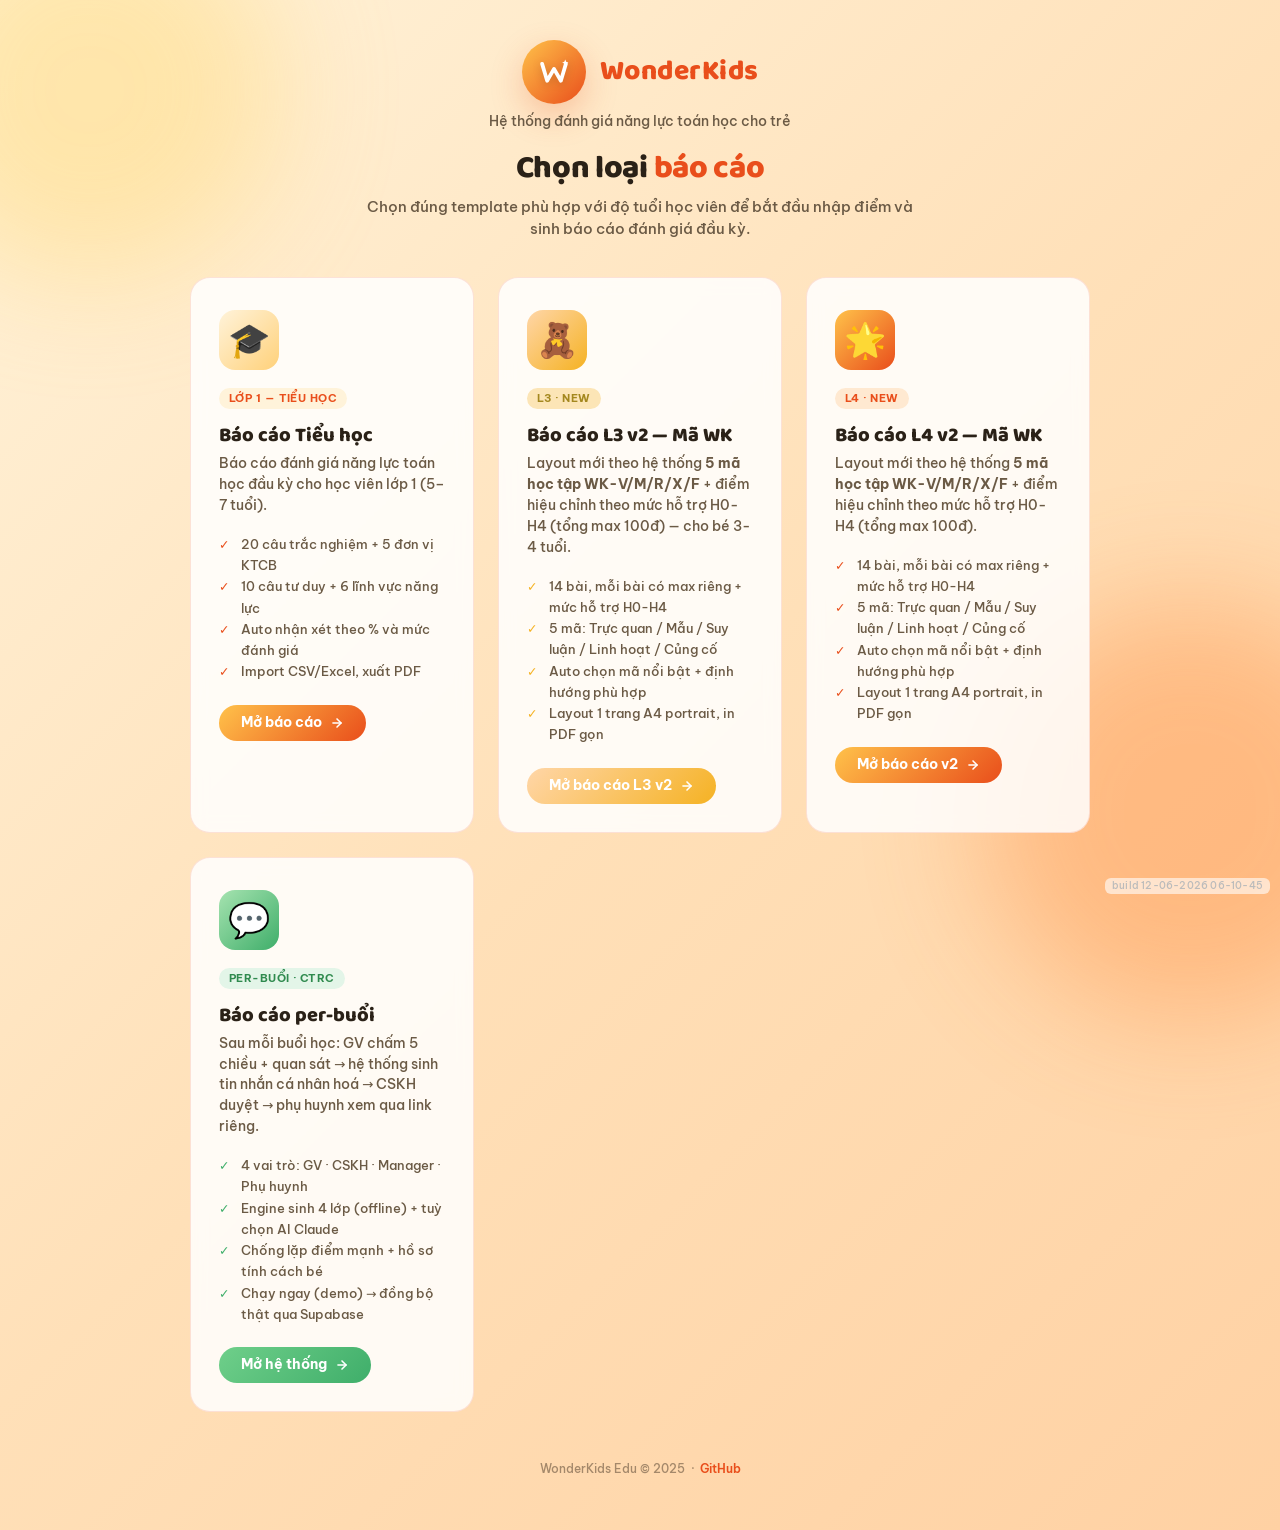
==== commit 11446131: "feat(ctrc): he thong bao cao per-buoi 4 vai tro — offline-first + Supabase Xay tu README + SO_TAY_VA" ====
--- a/index.html
+++ b/index.html
@@ -101,6 +101,7 @@
   .card.mau-giao-l4 .icon{background:linear-gradient(135deg,#e8e3f3,#b6a5d8)}
   .card.mau-giao-l4-v2 .icon{background:linear-gradient(135deg,#ffc24a,#e94e1b)}
   .card.mau-giao-l3-v2 .icon{background:linear-gradient(135deg,#ffd6a8,#f5b223)}
+  .card.ctrc .icon{background:linear-gradient(135deg,#a6e3b0,#3fae6a)}
   .card h2{margin:0 0 6px;font:800 20px/1.2 var(--font-display);color:var(--c-ink)}
   .card .age{
     display:inline-block;font:700 11px/1 var(--font-body);
@@ -112,6 +113,7 @@
   .card.mau-giao-l4 .age{color:#6a51a8;background:#e8e3f3}
   .card.mau-giao-l4-v2 .age{color:#e94e1b;background:#ffe9d1}
   .card.mau-giao-l3-v2 .age{color:#a4881f;background:#fce5b6}
+  .card.ctrc .age{color:#2f8a4e;background:#e3f5e8}
   .card p{margin:0 0 18px;font:500 13.5px/1.55 var(--font-body);color:var(--c-ink-soft)}
   .card ul{margin:0 0 22px;padding:0;list-style:none;font:500 12.5px/1.7 var(--font-body);color:var(--c-ink-soft)}
   .card ul li{padding-left:22px;position:relative}
@@ -120,6 +122,7 @@
   .card.mau-giao-l4 ul li::before{color:#6a51a8}
   .card.mau-giao-l4-v2 ul li::before{color:#e94e1b}
   .card.mau-giao-l3-v2 ul li::before{color:#f5b223}
+  .card.ctrc ul li::before{color:#3fae6a}
   .card .btn{
     display:inline-flex;align-items:center;gap:8px;
     background:linear-gradient(135deg,#ffc24a,#e94e1b);color:#fff;
@@ -131,6 +134,7 @@
   .card.mau-giao-l4 .btn{background:linear-gradient(135deg,#a691c8,#6a51a8)}
   .card.mau-giao-l4-v2 .btn{background:linear-gradient(135deg,#ffc24a,#e94e1b)}
   .card.mau-giao-l3-v2 .btn{background:linear-gradient(135deg,#ffd6a8,#f5b223)}
+  .card.ctrc .btn{background:linear-gradient(135deg,#6fcf8a,#3fae6a)}
   .card:hover .btn{transform:translateX(3px);box-shadow:0 6px 14px rgba(233,78,27,.25)}
   .card.mau-giao:hover .btn{box-shadow:0 6px 14px rgba(62,161,211,.3)}
   .card.mau-giao-l4:hover .btn{box-shadow:0 6px 14px rgba(106,81,168,.3)}
@@ -250,6 +254,22 @@
           <svg width="14" height="14" viewBox="0 0 24 24" fill="none" stroke="currentColor" stroke-width="2.6" stroke-linecap="round" stroke-linejoin="round"><line x1="5" y1="12" x2="19" y2="12"/><polyline points="12 5 19 12 12 19"/></svg>
         </span>
       </a>
+
+      <a href="ctrc/index.html" class="card ctrc">
+        <div class="icon">💬</div>
+        <span class="age">Per-buổi · CTRC</span>
+        <h2>Báo cáo per-buổi</h2>
+        <p>Sau mỗi buổi học: GV chấm 5 chiều + quan sát → hệ thống sinh tin nhắn cá nhân hoá → CSKH duyệt → phụ huynh xem qua link riêng.</p>
+        <ul>
+          <li>4 vai trò: GV · CSKH · Manager · Phụ huynh</li>
+          <li>Engine sinh 4 lớp (offline) + tuỳ chọn AI Claude</li>
+          <li>Chống lặp điểm mạnh + hồ sơ tính cách bé</li>
+          <li>Chạy ngay (demo) → đồng bộ thật qua Supabase</li>
+        </ul>
+        <span class="btn">Mở hệ thống
+          <svg width="14" height="14" viewBox="0 0 24 24" fill="none" stroke="currentColor" stroke-width="2.6" stroke-linecap="round" stroke-linejoin="round"><line x1="5" y1="12" x2="19" y2="12"/><polyline points="12 5 19 12 12 19"/></svg>
+        </span>
+      </a>
     </div>
 
     <p class="footer-note">
